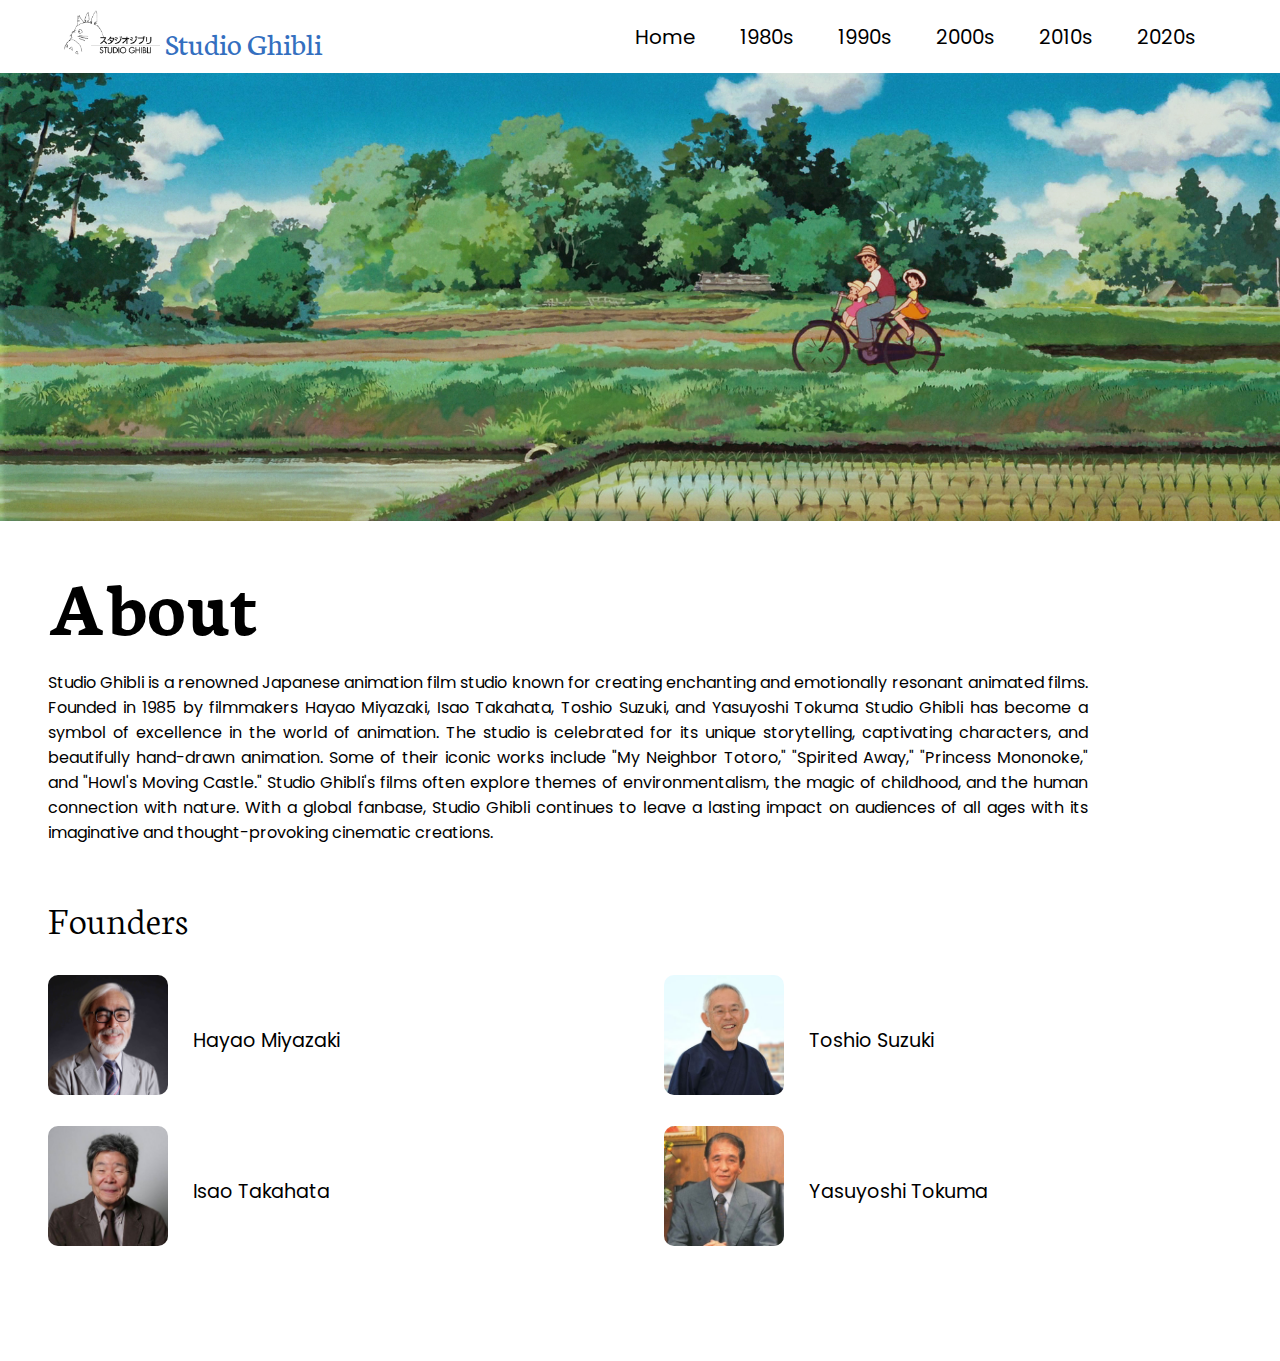
==== about.html @ d99ca710 "Added some description and styles" ====
<!DOCTYPE html>
<html lang="en">
  <head>
    <meta charset="UTF-8" />
    <meta name="viewport" content="width=device-width, initial-scale=1.0" />
    <link rel="icon" href="Assets/Icon.png" type="image/x-icon" />
    <title>Studio Ghibli Collection</title>
    <link rel="stylesheet" href="style.css" />
    <link rel="stylesheet" href="mediaqueries.css" />
  </head>

  <body>

    <!-- Navigation -->

    <div class="nav-container">
      <nav id="desktop-nav">
        <div class="logo-nav">
          <img src="Assets/Logo.png" />
          Studio Ghibli
        </div>
        <ul class="nav-links">
          <li><a href="index.html">Home</a></li>
          <li><a href="index.html#section_80s">1980s</a></li>
          <li><a href="index.html#section_90s">1990s</a></li>
          <li><a href="index.html#section_00s">2000s</a></li>
          <li><a href="index.html#section_10s">2010s</a></li>
          <li><a href="index.html#section_20s">2020s</a></li>
        </ul>
      </nav>
    </div>

    <!-- Navigation - Hamburger -->

    <nav id="hamburger-nav">
        <div class="logo-hamburger">
          <img src="Assets/Logo.png" /> Studio Ghibli
        </div>
        <div class="hamburger-menu">
          <div class="hamburger-icon" onclick="toggleMenu()">
            <span></span>
            <span></span>
            <span></span>
          </div>
          <div class="hamburger-links">
            <li><a href="about.html" onclick="toggleMenu()">About</a></li>
            <li><a href="index.html#section_80s" onclick="toggleMenu()">1980s</a></li>
            <li><a href="index.html#section_90s" onclick="toggleMenu()">1990s</a></li>
            <li><a href="index.html#section_00s" onclick="toggleMenu()">2000s</a></li>
            <li><a href="index.html#section_10s" onclick="toggleMenu()">2010s</a></li>
            <li><a href="index.html#section_20s" onclick="toggleMenu()">2020s</a></li>
          </div>
        </div>
      </nav>

      <section id="about">
        <div class="about-wrapper">
          <div class="about-header">
            <img src="Assets/About_header.png" alt="About Header Image">
          </div>
          <div class="about-description">
            <h1 class="about-title">About</h1>
            <p>
              Studio Ghibli is a renowned Japanese animation film studio 
              known for creating enchanting and emotionally resonant animated films. 
              Founded in 1985 by filmmakers Hayao Miyazaki, Isao Takahata, Toshio Suzuki, and Yasuyoshi Tokuma 
              Studio Ghibli has become a symbol of excellence in the world of animation. 
              The studio is celebrated for its unique storytelling, captivating characters, 
              and beautifully hand-drawn animation. Some of their iconic works include 
              "My Neighbor Totoro," "Spirited Away," "Princess Mononoke," and "Howl's Moving Castle." 
              Studio Ghibli's films often explore themes of environmentalism, the magic of childhood,
              and the human connection with nature. With a global fanbase, Studio Ghibli continues 
              to leave a lasting impact on audiences of all ages with its imaginative and thought-provoking
              cinematic creations.
            </p>
          </div>

          <div class="about-founder">
            <h1 class="about-founder-title">Founders</h1>
            <div class="about-founderList">
              <div class="about-foundingMember">
                <div class="tooltip"> 
                  Hayao Miyazaki is a renowned Japanese film director, animator, and co-founder of Studio Ghibli. 
                  Born on January 5, 1941, Miyazaki is celebrated for his imaginative and visually stunning animated films, 
                  often characterized by rich storytelling, strong environmental themes, and memorable characters. His works, 
                  such as "My Neighbor Totoro," "Spirited Away," and "Princess Mononoke," have gained international acclaim 
                  and have had a profound impact on the world of animation. Miyazaki's contributions have earned him numerous awards 
                  and a dedicated global fanbase.</div>
                <div class="about-foundingMemberImage">
                  <img src="Assets/Miyazaki.png" alt="Miyazaki" data-url="https://en.wikipedia.org/wiki/Hayao_Miyazaki" width="120" height="120">
                </div>  
                <div class="about-foundingMemberInfo">
                  <div class="about-foundingMemberName">Hayao Miyazaki</div>
                </div>
              </div>

              <div class="about-foundingMember">
                <div class="tooltip"> 
                  Toshio Suzuki is a Japanese film producer and co-founder of Studio Ghibli, renowned for his collaboration 
                  with director Hayao Miyazaki. Born on August 19, 1948, Suzuki has played a crucial role in the success of 
                  Ghibli's animated masterpieces, contributing to the production of iconic films like "Spirited Away" and "My Neighbor Totoro." 
                  His influence extends beyond producing, as he's also involved in the promotion and distribution of Studio Ghibli's work.</div>
                <div class="about-foundingMemberImage">
                  <img src="Assets/Suzuki.png" alt="Suzuki" data-url="https://en.wikipedia.org/wiki/Hayao_Miyazaki" width="120" height="120">
                </div>  
                <div class="about-foundingMemberInfo">
                  <div class="about-foundingMemberName">Toshio Suzuki</div>
                </div>
              </div>

              <div class="about-foundingMember">
                <div class="tooltip"> 
                  Isao Takahata (1935–2018) was a Japanese film director and co-founder of Studio Ghibli. Renowned for his diverse 
                  storytelling and emotionally resonant works, Takahata directed films such as "Grave of the Fireflies" and "The Tale of Princess Kaguya." 
                  His contributions to animation, often exploring human experiences and societal themes, have left a lasting impact on the industry.</div>
                <div class="about-foundingMemberImage">
                  <img src="Assets/Takahata.png" alt="Takahata" data-url="https://en.wikipedia.org/wiki/Hayao_Miyazaki" width="120" height="120">
                </div>  
                <div class="about-foundingMemberInfo">
                  <div class="about-foundingMemberName">Isao Takahata</div>
                </div>
              </div>

              <div class="about-foundingMember">
                <div class="tooltip"> 
                  Yasuyoshi Tokuma (1933–2000) was a Japanese film producer and publisher, known for co-founding Studio Ghibli 
                  with Hayao Miyazaki and Isao Takahata. As the head of Tokuma Shoten, a publishing company that expanded into film production, 
                  Tokuma played a key role in the establishment and success of Studio Ghibli. His contributions include producing acclaimed 
                  animated films such as "My Neighbor Totoro" and "Kiki's Delivery Service."</div>
                <div class="about-foundingMemberImage">
                  <img src="Assets/Tokuma.png" alt="Tokuma" data-url="https://en.wikipedia.org/wiki/Hayao_Miyazaki" width="120" height="120">
                </div>  
                <div class="about-foundingMemberInfo">
                  <div class="about-foundingMemberName">Yasuyoshi Tokuma</div>
                </div>
              </div>

            </div>
          </div>
        </div>
      </section>
---- style.css ----
@import url("https://fonts.googleapis.com/css2?family=Neuton:wght@700&family=Pacifico&family=Poppins&display=swap");
@import url("https://fonts.googleapis.com/css2?family=Poppins:wght@300;400;500;600&display=swap");
@import url("https://fonts.googleapis.com/css2?family=Staatliches&display=swap");
@import url("https://fonts.googleapis.com/css2?family=Courgette&display=swap");

:root {
  --light-blue: #638ecb;
  --dark-blue: #346fbf;
  --darker-blue: #002457;
  --dirty-white: #fbf8f4;
  --light-gray: #888;
  --dark-gray: #303030;
  --light-pink: #ffcfcf;
}

* {
  margin: 0;
  padding: 0;
  font-family: "Poppins", sans-serif;
}

html {
  scroll-behavior: smooth;
}

body {
  background: white;
  width: 100%;
  font-size: 100%;
}

.wrapper {
  width: 90%;
  padding: 0 90px;
}

/* Navigation */

.nav-container {
  padding: 10px 5%;
}

.logo-nav {
  font-size: 2rem;
  font-family: "Neuton", serif;
  color: #346fbf;
}

.logo-nav img {
  height: 45px;
  padding-right: 0.5;
}

nav {
  display: flex;
  align-items: center;
  justify-content: space-between;
  flex-wrap: wrap;
  font-family: "Poppins", sans-serif;
}

nav ul li {
  display: inline-block;
  list-style: none;
  margin: 10px 20px;
}

nav ul li a {
  color: black;
  text-decoration: none;
  font-size: 20px;
  position: relative;
}

nav ul li a::after {
  content: "";
  width: 0;
  height: 3px;
  background: #346fbf;
  position: absolute;
  left: 0;
  bottom: -6px;
  transition: 0.5s;
}

nav ul li a:hover {
  color: #638ecb;
}

nav ul li a:hover::after {
  width: 100%;
}

/* Navigation (Hamburger) */

#hamburger-nav {
  display: none;
}

.hamburger-menu {
  position: relative;
  display: inline-block;
}

.logo-hamburger {
  font-family: "Neuton", serif;
  color: #346fbf;
  font-size: 1.5rem;
}

.logo-hamburger img {
  height: 30px;
  padding-left: 30px;
}

.hamburger-icon {
  display: flex;
  flex-direction: column;
  justify-content: space-between;
  height: 24px;
  width: 30px;
  cursor: pointer;
}

.hamburger-icon span {
  width: 100%;
  height: 2px;
  background-color: black;
  transition: all 0.3 ease-in-out;
}

.hamburger-links {
  position: absolute;
  top: 100%;
  right: 0;
  background-color: transparent;
  width: fit-content;
  max-height: 0;
  overflow: hidden;
  transition: all 0.3 ease-in-out;
}

.hamburger-links a {
  display: block;
  padding: 10px;
  text-align: center;
  font-size: 1rem;
  color: black;
  text-decoration: none;
  transition: all 0.3 ease-in-out;
}

.hamburger-links li {
  list-style: none;
}

.hamburger-links.open {
  max-height: 300px;
}

.hamburger-icon.open span:first-child {
  transform: rotate(45deg) translate(10px, 5px);
}

.hamburger-icon.open span:nth-child(2) {
  opacity: 0;
}

.hamburger-icon.open span:last-child {
  transform: rotate(-45deg) translate(10px, -5px);
}

.hamburger-icon span:first-child {
  transform: none;
}

.hamburger-icon span:first-child {
  opacity: 1;
}

.hamburger-icon span:first-child {
  transform: none;
}

/* Profile */

#profile {
  padding: 80px 0;
  height: 100vh;
}

.profile-container {
  padding: 70px 10%;
}

.profile-row {
  display: flex;
  justify-content: space-between;
  flex-wrap: wrap;
}

.profile-title {
  font-family: "Neuton", serif;
  color: #346fbf;
  font-size: 3rem;
  font-weight: 600;
  padding-bottom: 10px;
}

.profile-logo img {
  height: 20rem;
}

.profile-logo {
  flex-basis: 60%;
  margin-right: -5rem;
}

.profile-description {
  flex-basis: 40%;
  margin-top: 4.5rem;
  margin-left: -3rem;
  text-align: justify;
}

/* About Section */

/* #about {
  margin-top: 2rem;
  margin-left: 3rem;
  margin-right: 25rem;
} */

.about-description {
  margin-top: 2rem;
  margin-left: 3rem;
  margin-right: 12rem;
  text-align: justify;
  font-size: 1rem;
}

.about-header {
  display: flex;
  height: 28rem;
}

.about-title {
  font-family: "Neuton", serif;
  color: rgb(0, 0, 0);
  font-size: 5rem;
  font-weight: 600;
  margin-bottom: 1rem;
}

.about-founder {
 position: relative;
 margin-top: 3rem;
 margin-left: 3rem;
}

.about-founder-title{
  font-family: "Neuton", serif;
  color: rgb(0, 0, 0);
  font-size: 2.5rem;
  font-weight: 300;
  margin-bottom: 2rem;
}

.about-founderList{
  display: grid;
  grid-template-columns: repeat(2,2fr);
  grid-row-gap: 1.5rem;
  grid-auto-flow: row;
  grid-auto-rows: auto;
  justify-content: center;
}

.about-foundingMember{
  display: grid;
  grid-template-columns: max-content auto;
  grid-column-gap: 25px;
}

.about-foundingMember .about-foundingMemberImage img {
  border-radius: 10px;
}

.tooltip {
  visibility: hidden;
  width: 28rem;
  background-color: #ffffff;
  color: #333;
  text-align: center;
  border-radius: 8px;
  padding: 5px;
  position: absolute;
  z-index: 1;
  top: auto;
  /* bottom:calc(100%+5px); */
  /* left: 50%; */
  margin-left: 9rem; 
  opacity: 0;
  transition: opacity 0.3s;
  box-shadow: 0 1px 10px rgba(0, 0, 0, 0.2);
}

.about-foundingMember:hover .tooltip {
  visibility: visible;
  opacity: 1;
}

.about-foundingMemberInfo{
  padding-top: 4px;
  display: flex;
  align-items: flex-start;
  flex-direction: column;
  justify-content: center;
}

.about-foundingMemberName{
  font-size: 1.2rem;
}

/* Generation Section */
.headline {
  color: var(--dirty-white);
  font-size: 14vw;
}
/*1980s section*/

#section_80s {
  margin-bottom: 5rem;
  margin-top: -13rem;
}

.top_container1980 {
  position: relative;
  height: 50vh;
  display: flex;
  justify-content: center;
  align-items: center;
  text-align: center;
  color: white;
  overflow: hidden;
  background: url(/Assets/Preview4.png) center/cover no-repeat;
  background-size: cover;
  border-radius: 10px;
}

.mov_img1 {
  width: 40%;
  height: 95%;
  position: relative;
  z-index: 1;
  max-width: 100%;
  border-radius: 5rem;
  margin-left: 10rem;
}

.movies_80s {
  display: flex;
  justify-content: center;
  justify-content: space-around;
}

.movie {
  width: 15rem;
  height: 25rem;
  background-color: white;
  border: 2px solid #638ecb;
  border-radius: 10px;
  box-sizing: border-box;
  margin: 2rem 0 2rem;
  display: flex;
  flex-direction: column;
  transition: transform 0.3s ease;
  box-shadow: 0 10px 20px rgba(0, 0, 0, 0.5);
}

.movie:hover {
  transform: translateY(-20px);
}

/* 1990s Section */
#section_90s {
  height: 170vh;
  background-color: var(--dirty-white);
}

#section_90s .heading {
  height: 55vh;
  display: flex;
  background: url(/Assets/Heading2.jpg);
  color: white;
}

#section_90s .right img {
  border-radius: 65px;
  box-shadow: 10px 10px 4px 0px rgb(255, 255, 255, 0.25);
}

#section_90s .content {
  background-color: pink;
}
.movies_90s {
  display: flex;
  flex-wrap: wrap;
  justify-content: center;
  justify-content: safe;
}
.movies_90s > div {
  margin: 10px;
}
/*2000s section*/
.top_container {
  position: relative;
  height: 50vh;
  display: flex;
  justify-content: center;
  align-items: center;
  text-align: center;
  color: white;
  overflow: hidden;
  background: url(/Assets/Preview14.png) center/cover no-repeat;
  background-size: cover;
  border-radius: 10px;
}

.top_container::before {
  content: "";
  position: absolute;
  top: 0;
  left: 0;
  right: 0;
  bottom: 0;
  background: rgba(0, 0, 0, 0.7);
  z-index: 0;
}

.year,
.mov_img {
  position: relative;
  z-index: 1;
}

.mov_img {
  width: 40%;
  height: 80%;
}

.year {
  font-size: 10rem;
  margin-right: 2rem;
}

.mov_img {
  max-width: 100%;
  border-radius: 5rem;
  margin-left: 10rem;
}
.movies_00s {
  display: flex;
  justify-content: center;
  justify-content: space-around;
}

.upper_part {
  height: 89%;
}
.upper_part img {
  width: 100%;
  height: 100%;
  object-fit: cover;
  border-radius: 8px;
}

.title,
.year_00 {
  display: flex;
  justify-content: center;
  font-size: 16px;
}

/*2010s section*/

.top_container_10s {
  position: relative;
  height: 50vh;
  display: flex;
  justify-content: center;
  align-items: center;
  text-align: center;
  color: white;
  overflow: hidden;
  background: url(/Assets/Preview19.png) center/cover no-repeat;
  background-size: cover;
  border-radius: 10px;
}

.top_container_10s::before {
  content: "";
  position: absolute;
  top: 0;
  left: 0;
  right: 0;
  bottom: 0;
  background: rgba(0, 0, 0, 0.7);
  z-index: 0;
}

.movies_10s {
  display: flex;
  justify-content: center;
  justify-content: space-around;
}

.title,
.year_10,
.title_long {
  display: flex;
  justify-content: center;
  font-size: 16px;
}
.title_long {
  font-size: 13.5px;
  font-weight: bolder;
}

/* Showcase Movies Section */

.showcase {
  position: fixed;
  top: 0;
  left: 0;
  min-height: 100vh;
  width: 100%;
  background: rgba(0, 0, 0, 0.8);
  display: none;
  align-items: center;
  justify-content: center;
  overflow-y: scroll;
  overflow-x: hidden;
  z-index: 5;
  }

.showcase .preview {
  margin: 4rem;
  height: calc(100vh - 8rem);
  display: none;
  text-align: center;
  align-items: center;
  background: var(--darker-blue);
  position: relative;
  width: 90rem;
}

.showcase .preview.active {
  display: inline-block;
}

.showcase .preview .heading img {
  min-height: 300px;
  position: relative;
  width: 100%;
  height: 100%;
  object-fit: cover;
}

.showcase .heading_content {
  position: absolute;
  display: flex;
  align-items: center;
  flex-direction: column;
  top: 25px;
  left: 30px;
}

.showcase .heading_title h2 {
  align-items: center;
  color: white;
  font-family: "Staatliches", sans-serif;
  text-shadow: 1px 1px 7px #8b8b8b;
  font-size: 7em;
  line-height: 7rem;
  text-align: left;
}

.showcase .preview .heading_content .type {
  color: #9dc6ff;
  font-family: "Poppins", serif;
  text-shadow: none;
  text-shadow: 1px 1px 7px #000000;
  font-size: 1rem;
  margin-left: 10px;
}

.showcase .preview .heading_content h3 {
  color: var(--dirty-white);
  font-family: "Courgette", sans-serif;
  text-shadow: 1px 1px 7px #8b8b8b;
  font-size: 1rem;
  text-align: left;
}

.showcase .preview .right {
  padding: 0 4vw;
  display: flex;
  flex-direction: column;
  justify-content: center;
  align-items: center;
}

.showcase .preview .content {
  display: flex;
  flex-direction: column;
  align-items: center;
  justify-content: space-around;
  text-align: center;
  padding: 2rem;
  background: var(--darker-blue);
  margin-bottom: 4rem;
}

.showcase .preview .movie_info {
  display: flex;
  flex-direction: row;
}

.showcase .preview .left {
  display: flex;
  padding: 3rem;
  align-items: center;
  justify-content: center;
}

.showcase .preview .left img {
  height: auto;
  width: 55vw;
  max-width: 100%;
  min-width: 20rem;
  border: 5px outset var(--dirty-white);
}

.showcase .preview .fa-xmark {
  position: absolute;
  top: 2rem;
  right: 2rem;
  cursor: pointer;
  color: var(--dirty-white);
  font-size: 3rem;
  width: 3rem;
  height: 3rem;
  border-radius: 50%;
  background-color: rgba(48, 48, 48, 0.2);
}

.showcase .preview .fa-xmark:hover {
  color: var(--dark-gray);
  background-color: rgba(251, 248, 244, 0.6);
  transform: rotate(90deg);
  transition: 0.4s ease-in-out;
}

.showcase .preview .type {
  color: var(--light-gray);
  font-family: "Poppins", serif;
  font-size: 1rem;
  margin-left: 10px;
}

.showcase .preview h4 {
  color: var(--dirty-white);
  font-family: "Courgette", cursive;
  padding: 0.5rem 0;
  font-size: 1rem;
  margin: 0 5rem 0rem;
  text-shadow: 1px 1px 7px #2e2e2e;
}

.showcase .preview h5 {
  line-height: 1.5;
  text-align: justify;
  align-items: center;
  padding: 1rem;
  margin: 1rem 1rem;
  max-width: 80%;
  font-size: 1rem;
  color: var(--dirty-white);
  text-shadow: 1px 1px 7px #2e2e2e;
}

.showcase .preview .buttons {
  display: flex;
  gap: 1.5rem;
  width: 80%;
  flex-wrap: wrap;
  margin-top: 1rem;
}

.showcase .preview .buttons a {
  flex: 1 1 12rem;
  padding: 0.8rem;
  font-size: 1.2rem;
  color: var(--dark-gray);
  border: 0.1rem solid var(--dark-gray);
  text-decoration: none;
}

.showcase .preview .buttons .links {
  padding-right: 0.5rem;
}

.showcase .preview .buttons a.link1 {
  background: #cfb128;
  color: #fff;
}

.showcase .preview .buttons a.link2 {
  background: var(--light-blue);
  color: #fff;
}

.showcase .preview .buttons a.link3 {
  background: #b11919;
  color: #fff;
}

.showcase .preview .buttons a:hover {
  background: #ebebeb;
  color: var(--dark-gray);
  transition: 0.4s ease-in-out;
}

.showcase .characters {
  height: 100%;
  position: relative;
  width: 90%;
  display: flex;
  justify-content: center;
  align-items: center;
  flex-wrap: wrap;
  padding: 30px;
  margin-top: 8%;
  background: var(--dark-gray);
  border: 5px outset var(--dark-gray);
}

.showcase .characters .title {
  font-size: 3rem;
  color: var(--dirty-white);
  text-shadow: 1px 1px 7px #dfdfdf;
}

.showcase .character {
  width: 100%;
  height: auto;
  display: flex;
  align-items: center;
  justify-content: center;
  flex-direction: row;
}

.showcase .character .char_box {
  width: 90%;
  height: auto;
  background: var(--dirty-white);
  font-size: 20px;
  text-align: center;
  border-radius: 20px;
  padding: 1rem;
  margin: 10px;
}

.showcase .character .char_box h2 {
  color: var(--darker-blue);
  font-family: "Neuton", serif;
  font-size: 2rem;
  margin: 1rem;
  text-shadow: 1px 1px 1px var(--light-blue);
}

.showcase .character .char_box p {
  color: var(--dark-gray);
  font-family: "Poppins", sans-serif;
  font-size: 1rem;
  margin: 1rem;
}

.showcase .character .char_box img {
  width: 50%;
  border: 5px double var(--dark-blue);
  border-radius: 30px;
}

/* Footer */

footer {
  height: 30vh;
  background: var(--light-blue);
}
---- mediaqueries.css ----
@media screen and (max-width: 1200px) {
  #desktop-nav {
    display: none;
  }

  #hamburger-nav {
    display: flex;
    padding-right: 2rem;
  }

  #profile {
    margin-top: -5rem;
    height: 60vh;
  }

  .profile-logo {
    margin-top: 11.5rem;
    margin-right: -3rem;
  }

  .profile-logo img {
    height: 13rem;
  }

  /*1980s section*/

  .top_container1980 {
    height: 30vh;
  }

  /*1990s section*/

  .top_container_90s {
    height: 30vh;
  }

  .mov_img {
    margin-left: 0rem;
    width: 45%;
    height: 80%;
  }
  .year_90s {
    margin-left: 1.5rem;
  }

  /*2000s section*/

  .top_container {
    height: 30vh;
  }

  .year {
    margin-left: 1.5rem;
    font-size: 5rem;
  }

  /*2010s section*/

  .top_container_10s {
    height: 30vh;
  }

  .showcase .preview {
    width: 100%;
  }

  .showcase .preview .movie_info {
    flex-direction: column;
  }

  .showcase .preview .left img {
    width: 10rem;
  }

  .showcase .character {
    flex-direction: column;
  }

  .showcase .character .char_box {
    width: 40%;
  }

  .showcase .characters .title {
    font-size: 1.5rem;
  }

  .showcase .heading_title h2 {
    font-size: 4rem;
    line-height: 5rem;
  }

  .showcase .preview .heading_content h3 {
    font-size: 1rem;
  }
}

@media screen and (max-width: 850px) {
  #hamburger-nav {
    display: flex;
    padding-right: 2rem;
  }

  #profile {
    margin-top: -3rem;
    height: 72vh;
  }

  .profile-logo {
    margin-top: 13rem;
    margin-right: -1.5rem;
  }

  .profile-logo img {
    height: 10rem;
  }

  .showcase {
    width: 100%;
    margin: 0;
    padding: 0;
  }

  .showcase .preview {
    width: 100%;
    margin: 0;
    padding: 0;
  }

  .showcase .preview .left img {
    width: 10rem;
  }

  .showcase .preview .movie_info {
    flex-direction: column;
  }

  .showcase .character {
    flex-direction: column;
  }

  .showcase .character .char_box {
    width: 75%;
    height: 100%;
  }
}

@media screen and (max-width: 600px) {
  #profile {
    margin-top: -3rem;
  }

  .profile-title {
    font-size: 1.5rem;
  }

  .profile-description {
    font-size: 10px;
    flex-basis: 29%;
    margin-top: -1rem;
    margin-left: -4rem;
  }

  .profile-logo {
    margin-top: 7rem;
    margin-right: 1rem;
  }

  .profile-logo img {
    height: 6rem;
  }

  /*1980s section*/

  #section_80s {
    margin-top: -9rem;
  }

  .top_container1980 {
    height: 30vh;
  }

  /*1990s section*/

  .top_container_90s {
    height: 30vh;
  }

  .year_90s {
    margin-left: 1.5rem;
  }

  /*2000s section*/

  .top_container {
    height: 30vh;
  }

  .mov_img {
    margin-left: 0rem;
    width: 54%;
    height: 80%;
  }
  .year {
    margin-left: 1.5rem;
    font-size: 2.5rem;
  }

  /*2010s section*/

  .top_container_10s {
    height: 30vh;
  }

  #section_10s .mov_img {
    width: 55%;
    height: 80%;
  }

  #section_10s .year {
    margin-left: 1.5rem;
  }

  .showcase {
    width: 100%;
    margin: 0;
    padding: 0;
  }

  .showcase .preview {
    width: 100%;
    margin: 0;
    padding: 0;
  }

  .showcase .preview .left img {
    width: 10rem;
  }

  .showcase .characters {
    width: 80%;
  }

  .showcase .preview .movie_info {
    flex-direction: column;
  }

  .showcase .character {
    flex-direction: column;
  }

  .showcase .character .char_box {
    width: 75%;
    height: 100%;
  }
}

@media screen and (max-width: 300px) {
  .logo-hamburger {
    font-size: 1rem;
  }

  .hamburger-nav img {
    height: 0.5rem;
  }

  .hamburger-icon {
    margin-top: 0.5rem;
    height: 15px;
  }

  #profile {
    height: 97vh;
  }

  .profile-logo {
    margin-top: 8rem;
  }

  .profile-logo img {
    height: 4.5rem;
  }

  /*1980s section*/

  .top_container1980 {
    height: 30vh;
  }

  /*1990s section*/

  .top_container_90s {
    height: 30vh;
  }

  .mov_img {
    margin-left: 0rem;
    width: 54%;
    height: 80%;
  }
  .year_90s {
    margin-left: 1.5rem;
  }

  /*2000s section*/

  .top_container {
    height: 30vh;
  }

  .year {
    margin-left: 1.5rem;
    font-size: 2.5rem;
  }

  /*2010s section*/
  .top_container_10s {
    height: 30vh;
  }
}
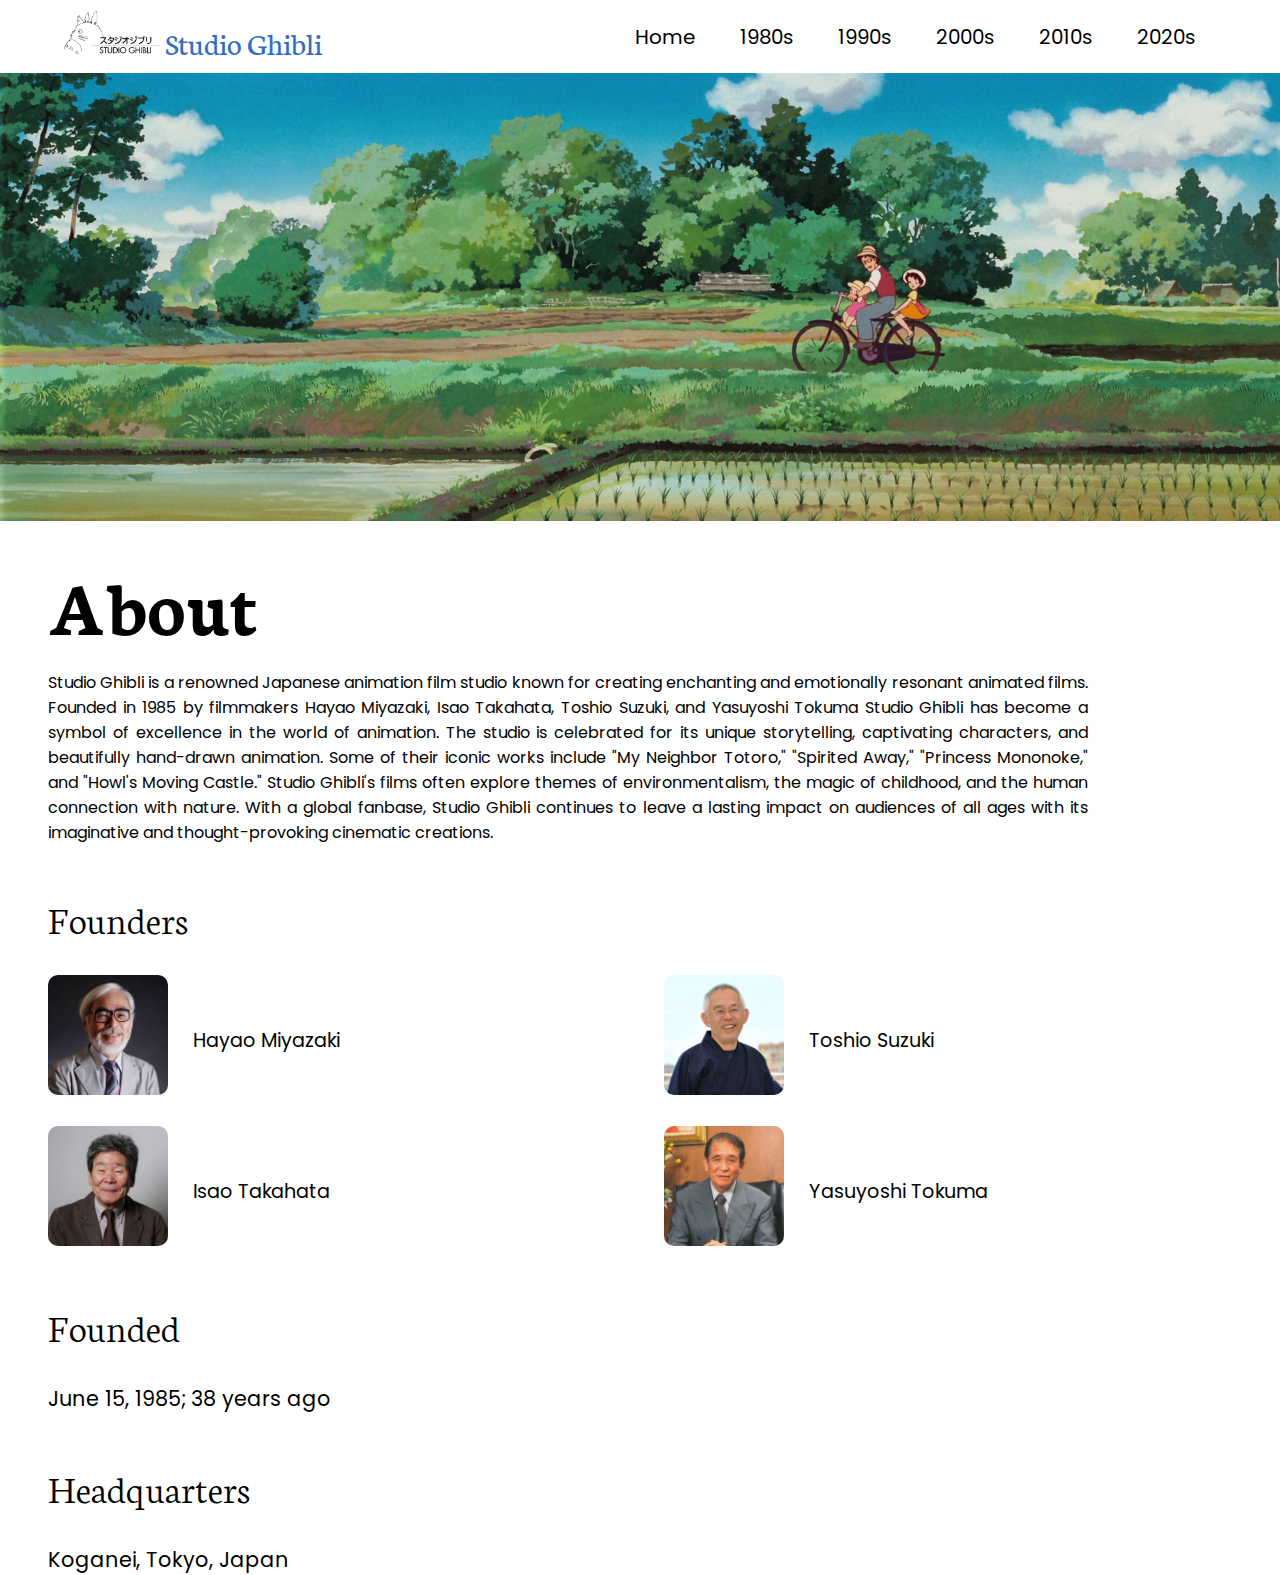
==== commit 45864254: "Finished the about section" ====
--- a/about.html
+++ b/about.html
@@ -137,6 +137,20 @@
 
             </div>
           </div>
+
+          <div class="about-founded">
+            <h1 class="about-foundedTitle">Founded</h1>
+            <div class="about-foundedDescription">
+              June 15, 1985; 38 years ago
+            </div>
+          </div>
+
+          <div class="about-headquarters">
+            <h1 class="about-headquartersTitle">Headquarters</h1>
+            <div class="about-headquartersDescription">
+              Koganei, Tokyo, Japan
+            </div>           
+          </div>
         </div>
       </section>
   
--- a/style.css
+++ b/style.css
@@ -321,6 +321,40 @@
   font-size: 1.2rem;
 }
 
+.about-founded{
+  margin-top: 3rem;
+  margin-left: 3rem;
+}
+
+.about-foundedTitle{
+  font-family: "Neuton", serif;
+  color: rgb(0, 0, 0);
+  font-size: 2.5rem;
+  font-weight: 300;
+  margin-bottom: 2rem;
+}
+
+.about-foundedDescription{
+  font-size: 1.3rem;
+}
+
+.about-headquarters{
+  margin-top: 3rem;
+  margin-left: 3rem;
+}
+
+.about-headquartersTitle{
+  font-family: "Neuton", serif;
+  color: rgb(0, 0, 0);
+  font-size: 2.5rem;
+  font-weight: 300;
+  margin-bottom: 2rem;
+}
+
+.about-headquartersDescription{
+  font-size: 1.3rem;
+}
+
 /* Generation Section */
 .headline {
   color: var(--dirty-white);
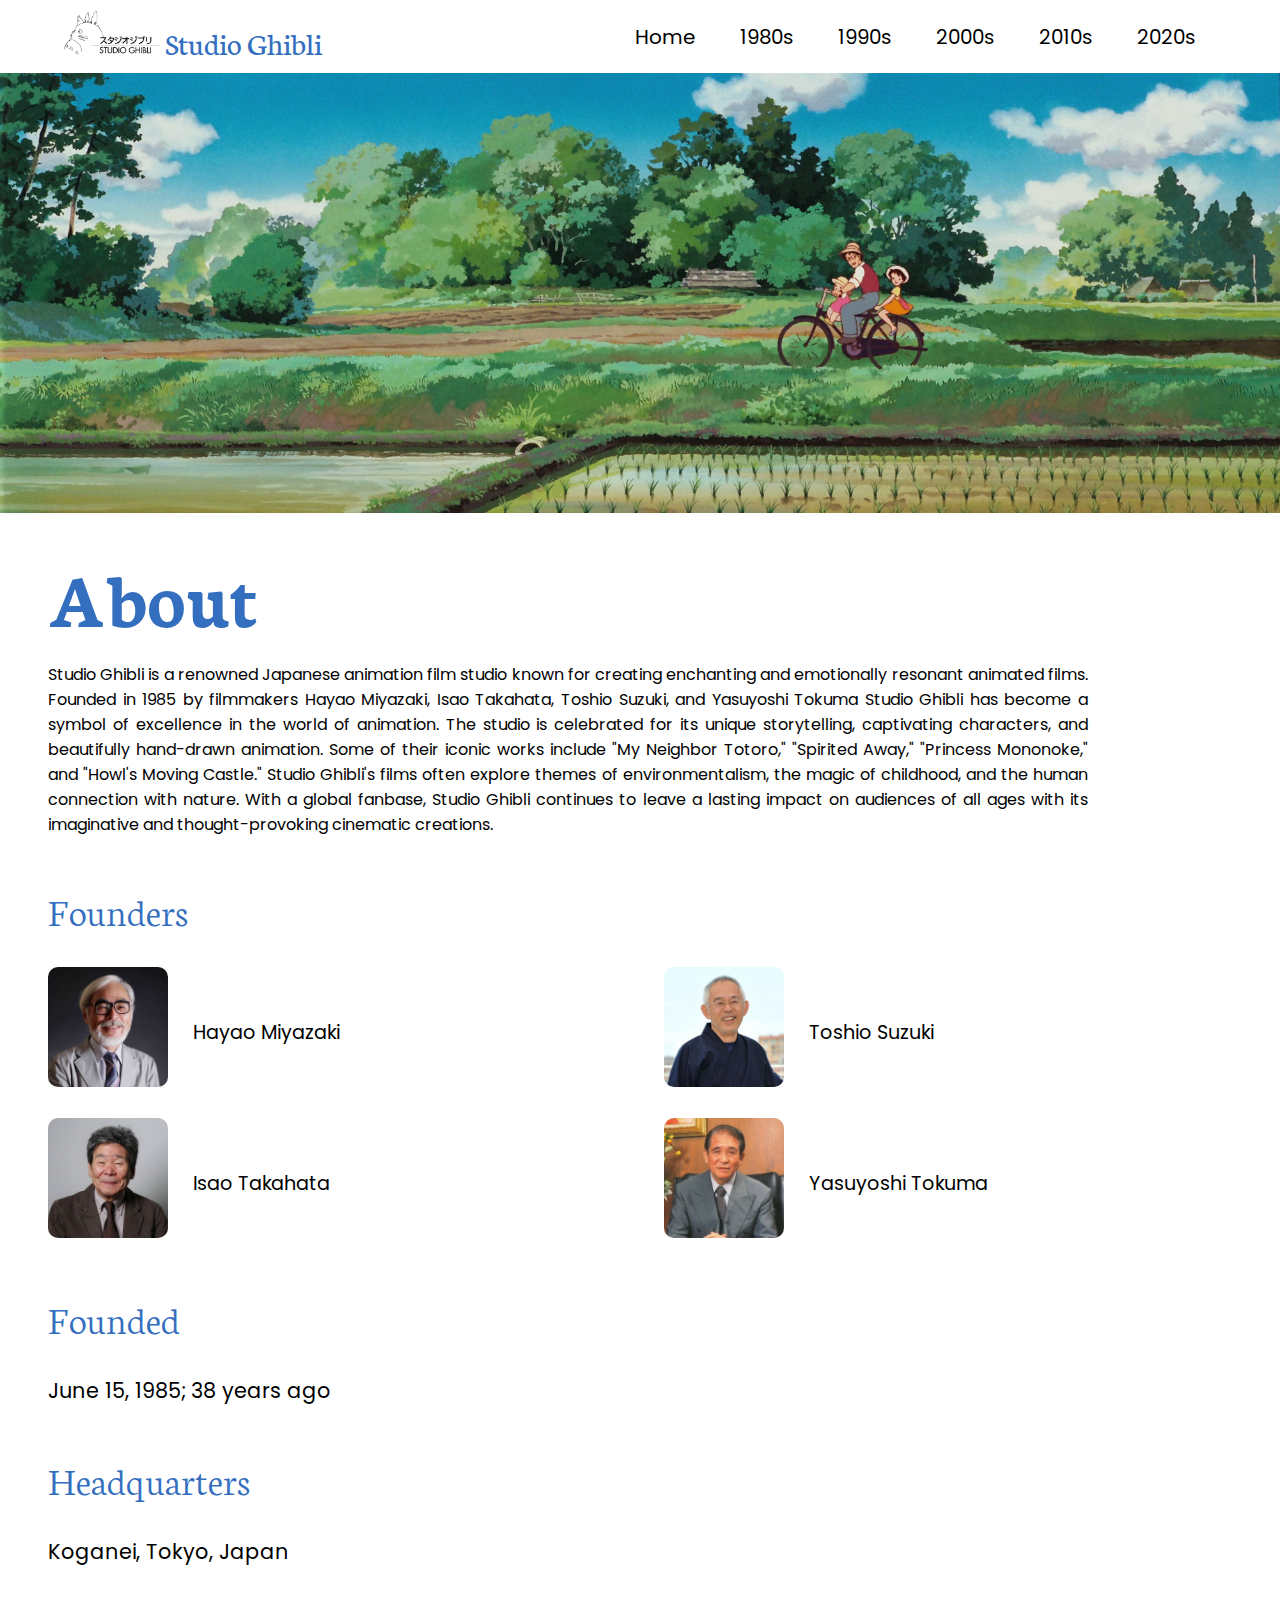
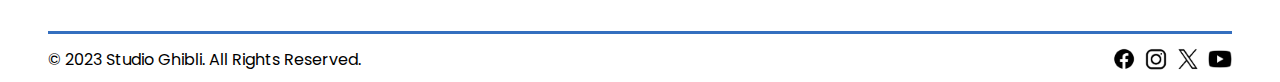
==== commit 3810192d: "Added footer" ====
--- a/about.html
+++ b/about.html
@@ -153,4 +153,30 @@
           </div>
         </div>
       </section>
+
+      <div class="footer">
+        <div class="footer-wrapper">
+          <div class="footer-line">
+          <div class="footer-content">
+            <p class="footer-name">&copy; 2023 Studio Ghibli. All Rights Reserved.</p>
+            <div class="footer-socmed">
+              <a href="https://www.facebook.com/GhibliUSA" class="social-media">
+                <img src="Assets/facebook.png" alt="facebook">
+              </a>
+              <a href="https://instagram.com/ghibliusa?igshid=MzRlODBiNWFlZA==" class="social-media">
+                <img src="Assets/instagram.png" alt="instagram">
+              </a>
+              <a href="https://twitter.com/ghiblipicture" class="social-media">
+                <img src="Assets/twitter.png" alt="twitter">
+              </a>
+              <a href="https://www.youtube.com/@GKIDStv" class="social-media">
+                <img src="Assets/youtube.png" alt="youtube">
+              </a>
+            </div>
+          </div>
+          </div>
+        </div>
+      </div>
+  </body>
+</html>
   
--- a/style.css
+++ b/style.css
@@ -239,43 +239,47 @@
   font-size: 1rem;
 }
 
-.about-header {
+/* .about-header {
   display: flex;
   height: 28rem;
-}
-
+} */
+/*Image here*/
+.about-header img {
+  width: 100vw;
+  display: flex;
+}
 .about-title {
   font-family: "Neuton", serif;
-  color: rgb(0, 0, 0);
+  color: #346fbf;
   font-size: 5rem;
   font-weight: 600;
   margin-bottom: 1rem;
 }
 
 .about-founder {
- position: relative;
- margin-top: 3rem;
- margin-left: 3rem;
-}
-
-.about-founder-title{
+  position: relative;
+  margin-top: 3rem;
+  margin-left: 3rem;
+}
+
+.about-founder-title {
   font-family: "Neuton", serif;
-  color: rgb(0, 0, 0);
+  color: #346fbf;
   font-size: 2.5rem;
   font-weight: 300;
   margin-bottom: 2rem;
 }
 
-.about-founderList{
+.about-founderList {
   display: grid;
-  grid-template-columns: repeat(2,2fr);
+  grid-template-columns: repeat(2, 2fr);
   grid-row-gap: 1.5rem;
   grid-auto-flow: row;
   grid-auto-rows: auto;
   justify-content: center;
 }
 
-.about-foundingMember{
+.about-foundingMember {
   display: grid;
   grid-template-columns: max-content auto;
   grid-column-gap: 25px;
@@ -298,7 +302,7 @@
   top: auto;
   /* bottom:calc(100%+5px); */
   /* left: 50%; */
-  margin-left: 9rem; 
+  margin-left: 9rem;
   opacity: 0;
   transition: opacity 0.3s;
   box-shadow: 0 1px 10px rgba(0, 0, 0, 0.2);
@@ -309,7 +313,7 @@
   opacity: 1;
 }
 
-.about-foundingMemberInfo{
+.about-foundingMemberInfo {
   padding-top: 4px;
   display: flex;
   align-items: flex-start;
@@ -317,43 +321,88 @@
   justify-content: center;
 }
 
-.about-foundingMemberName{
+.about-foundingMemberName {
   font-size: 1.2rem;
 }
 
-.about-founded{
+.about-founded {
   margin-top: 3rem;
   margin-left: 3rem;
 }
 
-.about-foundedTitle{
+.about-foundedTitle {
   font-family: "Neuton", serif;
-  color: rgb(0, 0, 0);
+  color: #346fbf;
   font-size: 2.5rem;
   font-weight: 300;
   margin-bottom: 2rem;
 }
 
-.about-foundedDescription{
+.about-foundedDescription {
   font-size: 1.3rem;
 }
 
-.about-headquarters{
+.about-headquarters {
   margin-top: 3rem;
   margin-left: 3rem;
 }
 
-.about-headquartersTitle{
+.about-headquartersTitle {
   font-family: "Neuton", serif;
-  color: rgb(0, 0, 0);
+  color: #346fbf;
   font-size: 2.5rem;
   font-weight: 300;
   margin-bottom: 2rem;
 }
 
-.about-headquartersDescription{
+.about-headquartersDescription {
   font-size: 1.3rem;
 }
+
+.footer-wrapper {
+  padding-top: 4rem;
+  padding-bottom: 3rem;
+  width: 100%;
+  box-sizing: border-box;
+  padding-right: 3rem;
+  padding-left: 3rem;
+}
+
+.footer-line {
+  --tw-bg-opacity: 1;
+    background-color: rgba(52, 111, 191,var(--tw-bg-opacity));
+    width: 100vm;
+    height: 0.200rem;
+}
+
+.footer-content {
+  justify-content: space-between;
+  flex-direction: row;
+  display: flex;
+  box-sizing: border-box;
+} 
+
+.footer-name{
+  margin-top: 1rem;
+}
+
+.footer-socmed {
+  --tw-space-y-reverse: 0;
+    margin-top: calc(1rem * calc(1 - var(--tw-space-y-reverse)));
+    margin-bottom: calc(1rem * var(--tw-space-y-reverse));
+    align-items: center;
+    flex-direction: row;
+    gap: 0.5rem;
+    display: flex;
+    box-sizing: border-box;
+}
+
+.social-media img{
+  width: 1.50rem;
+  height: 1.50rem;
+}
+
+
 
 /* Generation Section */
 .headline {
@@ -575,7 +624,7 @@
   overflow-y: scroll;
   overflow-x: hidden;
   z-index: 5;
-  }
+}
 
 .showcase .preview {
   margin: 4rem;
--- a/mediaqueries.css
+++ b/mediaqueries.css
@@ -1,3 +1,13 @@
+@media screen and (max-width: 1300px) {
+  #profile {
+    margin-top: 5rem;
+    padding-bottom: 150px;
+    height: 100vh;
+  }
+  .profile-container {
+    padding: 70px 10%;
+  }
+}
 @media screen and (max-width: 1200px) {
   #desktop-nav {
     display: none;
@@ -9,10 +19,14 @@
   }
 
   #profile {
-    margin-top: -5rem;
-    height: 60vh;
-  }
-
+    margin-top: 0;
+    padding-bottom: 150px;
+    height: 100vh;
+  }
+
+  .profile-container {
+    padding: 1px 10%;
+  }
   .profile-logo {
     margin-top: 11.5rem;
     margin-right: -3rem;
@@ -21,7 +35,9 @@
   .profile-logo img {
     height: 13rem;
   }
-
+  .profile-description {
+    margin-top: 10rem;
+  }
   /*1980s section*/
 
   .top_container1980 {
@@ -93,20 +109,37 @@
     font-size: 1rem;
   }
 }
-
+@media screen and (max-width: 1000px) {
+  #profile {
+    padding-bottom: 150px;
+    height: 100vh;
+    display: flex;
+    justify-content: center;
+    align-items: center;
+  }
+  .profile-container {
+    padding: 70px 10%;
+  }
+}
 @media screen and (max-width: 850px) {
   #hamburger-nav {
     display: flex;
     padding-right: 2rem;
   }
-
-  #profile {
-    margin-top: -3rem;
+  .profile-container {
+    padding: 50px;
+    padding-left: 150px;
+  }
+  #profile {
     height: 72vh;
+    display: flex;
+    justify-content: center;
+    align-items: center;
+    margin-bottom: 5rem;
   }
 
   .profile-logo {
-    margin-top: 13rem;
+    margin-top: 18rem;
     margin-right: -1.5rem;
   }
 
@@ -146,27 +179,48 @@
 
 @media screen and (max-width: 600px) {
   #profile {
-    margin-top: -3rem;
-  }
-
+    margin-top: 3rem;
+    height: 72vh;
+    display: flex;
+    justify-content: center;
+    align-items: center;
+  }
+  .profile-container {
+    padding: 30px;
+  }
   .profile-title {
-    font-size: 1.5rem;
+    font-size: 2rem;
   }
 
   .profile-description {
-    font-size: 10px;
+    font-size: 12px;
     flex-basis: 29%;
     margin-top: -1rem;
     margin-left: -4rem;
   }
 
+  .profile-logo img {
+    height: 8rem;
+  }
+  .profile-row {
+    display: flex;
+    flex-direction: column; /* Stack the children in a column layout */
+  }
+
   .profile-logo {
-    margin-top: 7rem;
-    margin-right: 1rem;
-  }
-
-  .profile-logo img {
-    height: 6rem;
+    order: 1; /* Set the image to appear before the text */
+    display: flex;
+    justify-content: center;
+    align-items: center;
+  }
+
+  /* Optional: Add some spacing between the stacked elements */
+  .profile-logo,
+  .profile-description {
+    margin: 10px; /* Adjust the margin as needed */
+  }
+  .profile-description {
+    order: 2; /* Set the text to appear after the image */
   }
 
   /*1980s section*/
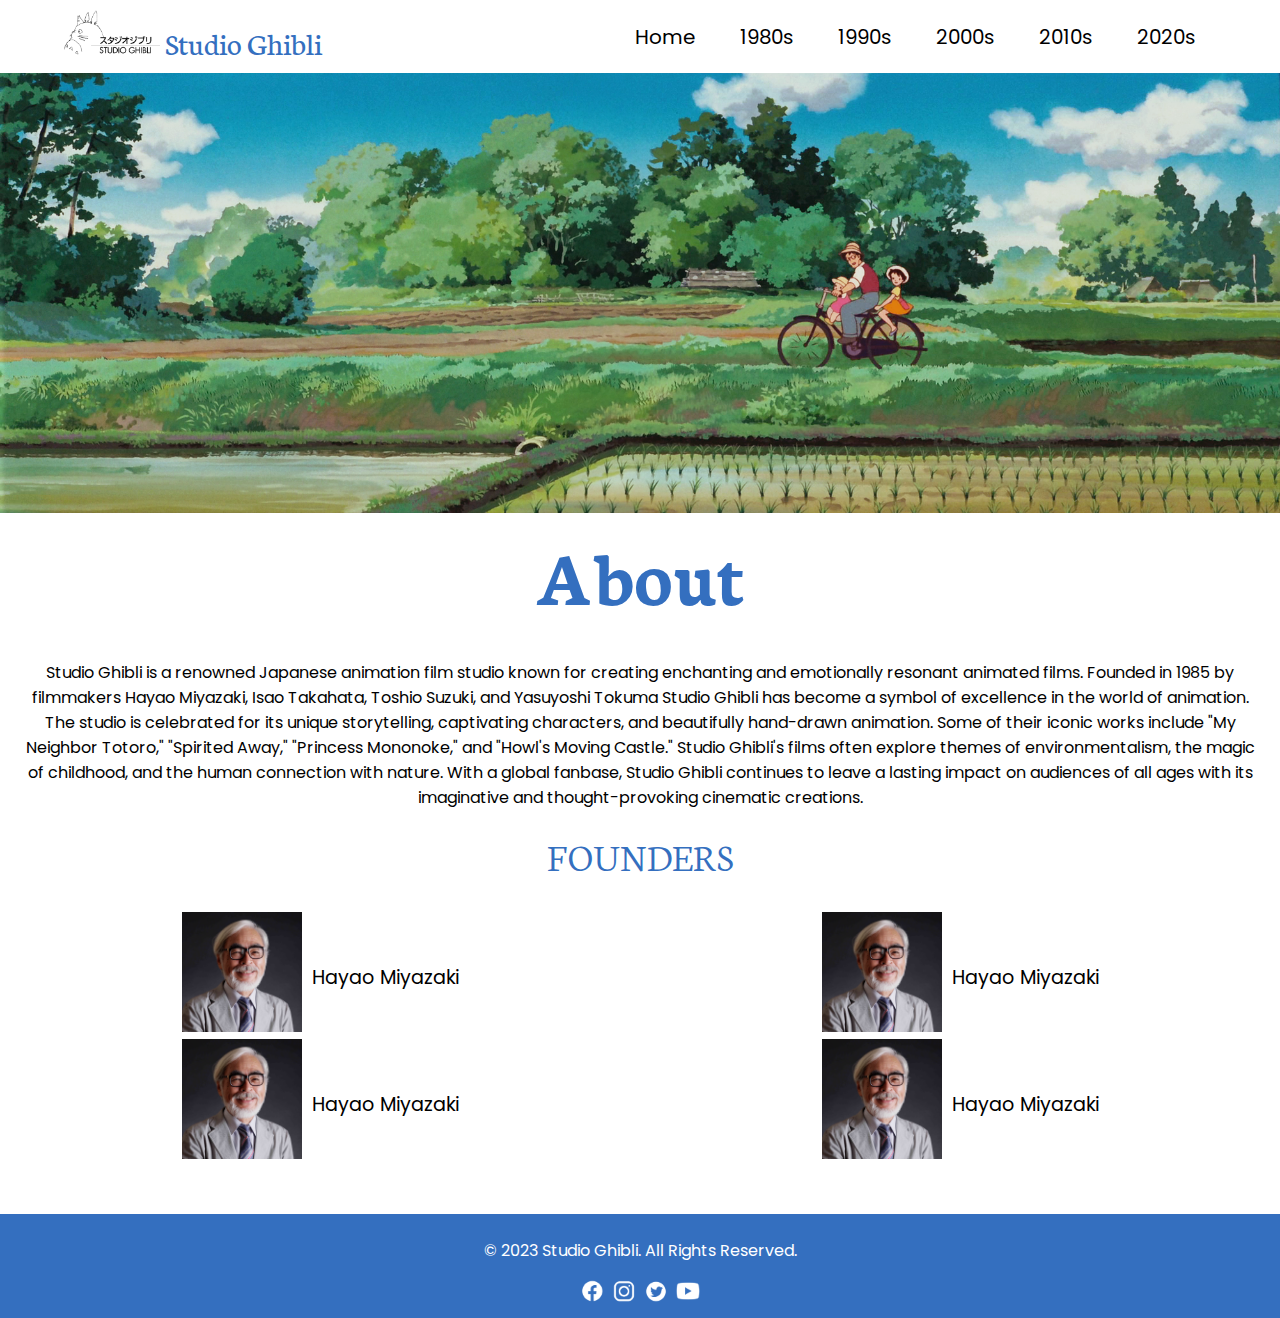
==== commit 2e5e78de: "Updated mediaquiries" ====
--- a/about.html
+++ b/about.html
@@ -10,7 +10,6 @@
   </head>
 
   <body>
-
     <!-- Navigation -->
 
     <div class="nav-container">
@@ -33,150 +32,194 @@
     <!-- Navigation - Hamburger -->
 
     <nav id="hamburger-nav">
-        <div class="logo-hamburger">
-          <img src="Assets/Logo.png" /> Studio Ghibli
-        </div>
-        <div class="hamburger-menu">
-          <div class="hamburger-icon" onclick="toggleMenu()">
-            <span></span>
-            <span></span>
-            <span></span>
+      <div class="logo-hamburger">
+        <img src="Assets/Logo.png" /> Studio Ghibli
+      </div>
+      <div class="hamburger-menu">
+        <div class="hamburger-icon" onclick="toggleMenu()">
+          <span></span>
+          <span></span>
+          <span></span>
+        </div>
+        <div class="hamburger-links">
+          <li><a href="about.html" onclick="toggleMenu()">About</a></li>
+          <li>
+            <a href="index.html#section_80s" onclick="toggleMenu()">1980s</a>
+          </li>
+          <li>
+            <a href="index.html#section_90s" onclick="toggleMenu()">1990s</a>
+          </li>
+          <li>
+            <a href="index.html#section_00s" onclick="toggleMenu()">2000s</a>
+          </li>
+          <li>
+            <a href="index.html#section_10s" onclick="toggleMenu()">2010s</a>
+          </li>
+          <li>
+            <a href="index.html#section_20s" onclick="toggleMenu()">2020s</a>
+          </li>
+        </div>
+      </div>
+    </nav>
+
+    <section id="about">
+      <div class="about-wrapper">
+        <div class="about-header">
+          <img src="Assets/About_header.png" alt="About Header Image" />
+        </div>
+        <div class="about-description">
+          <h1 class="about-title">About</h1>
+          <p class="description-paragraph">
+            Studio Ghibli is a renowned Japanese animation film studio known for
+            creating enchanting and emotionally resonant animated films. Founded
+            in 1985 by filmmakers Hayao Miyazaki, Isao Takahata, Toshio Suzuki,
+            and Yasuyoshi Tokuma Studio Ghibli has become a symbol of excellence
+            in the world of animation. The studio is celebrated for its unique
+            storytelling, captivating characters, and beautifully hand-drawn
+            animation. Some of their iconic works include "My Neighbor Totoro,"
+            "Spirited Away," "Princess Mononoke," and "Howl's Moving Castle."
+            Studio Ghibli's films often explore themes of environmentalism, the
+            magic of childhood, and the human connection with nature. With a
+            global fanbase, Studio Ghibli continues to leave a lasting impact on
+            audiences of all ages with its imaginative and thought-provoking
+            cinematic creations.
+          </p>
+        </div>
+        <div class="about-founder">
+          <h1 class="founder-title">FOUNDERS</h1>
+          <div class="founders-list">
+            <div class="founding-member">
+              <div class="tooltip">
+                Hayao Miyazaki is a renowned Japanese film director, animator,
+                and co-founder of Studio Ghibli. Born on January 5, 1941,
+                Miyazaki is celebrated for his imaginative and visually stunning
+                animated films, often characterized by rich storytelling, strong
+                environmental themes, and memorable characters. His works, such
+                as "My Neighbor Totoro," "Spirited Away," and "Princess
+                Mononoke," have gained international acclaim and have had a
+                profound impact on the world of animation. Miyazaki's
+                contributions have earned him numerous awards and a dedicated
+                global fanbase.
+              </div>
+              <div class="about-foundingMemberImage">
+                <img
+                  src="Assets/Miyazaki.png"
+                  alt="Miyazaki"
+                  data-url="https://en.wikipedia.org/wiki/Hayao_Miyazaki"
+                  width="120"
+                  height="120"
+                />
+              </div>
+              <div class="about-foundingMemberInfo">
+                <div class="about-foundingMemberName">Hayao Miyazaki</div>
+              </div>
+            </div>
+
+            <div class="founding-member">
+              <div class="tooltip">
+                Toshio Suzuki is a Japanese film producer and co-founder of
+                Studio Ghibli, renowned for his collaboration with director
+                Hayao Miyazaki. Born on August 19, 1948, Suzuki has played a
+                crucial role in the success of Ghibli's animated masterpieces,
+                contributing to the production of iconic films like "Spirited
+                Away" and "My Neighbor Totoro." His influence extends beyond
+                producing, as he's also involved in the promotion and
+                distribution of Studio Ghibli's work.
+              </div>
+              <div class="about-foundingMemberImage">
+                <img
+                  src="Assets/Miyazaki.png"
+                  alt="Miyazaki"
+                  data-url="https://en.wikipedia.org/wiki/Hayao_Miyazaki"
+                  width="120"
+                  height="120"
+                />
+              </div>
+              <div class="about-foundingMemberInfo">
+                <div class="about-foundingMemberName">Hayao Miyazaki</div>
+              </div>
+            </div>
+
+            <div class="founding-member">
+              <div class="tooltip">
+                Isao Takahata (1935–2018) was a Japanese film director and
+                co-founder of Studio Ghibli. Renowned for his diverse
+                storytelling and emotionally resonant works, Takahata directed
+                films such as "Grave of the Fireflies" and "The Tale of Princess
+                Kaguya." His contributions to animation, often exploring human
+                experiences and societal themes, have left a lasting impact on
+                the industry.
+              </div>
+              <div class="about-foundingMemberImage">
+                <img
+                  src="Assets/Miyazaki.png"
+                  alt="Miyazaki"
+                  data-url="https://en.wikipedia.org/wiki/Hayao_Miyazaki"
+                  width="120"
+                  height="120"
+                />
+              </div>
+              <div class="about-foundingMemberInfo">
+                <div class="about-foundingMemberName">Hayao Miyazaki</div>
+              </div>
+            </div>
+
+            <div class="founding-member">
+              <div class="tooltip">
+                Yasuyoshi Tokuma (1933–2000) was a Japanese film producer and
+                publisher, known for co-founding Studio Ghibli with Hayao
+                Miyazaki and Isao Takahata. As the head of Tokuma Shoten, a
+                publishing company that expanded into film production, Tokuma
+                played a key role in the establishment and success of Studio
+                Ghibli. His contributions include producing acclaimed animated
+                films such as "My Neighbor Totoro" and "Kiki's Delivery
+                Service."
+              </div>
+              <div class="about-foundingMemberImage">
+                <img
+                  src="Assets/Miyazaki.png"
+                  alt="Miyazaki"
+                  data-url="https://en.wikipedia.org/wiki/Hayao_Miyazaki"
+                  width="120"
+                  height="120"
+                />
+              </div>
+              <div class="about-foundingMemberInfo">
+                <div class="about-foundingMemberName">Hayao Miyazaki</div>
+              </div>
+            </div>
           </div>
-          <div class="hamburger-links">
-            <li><a href="about.html" onclick="toggleMenu()">About</a></li>
-            <li><a href="index.html#section_80s" onclick="toggleMenu()">1980s</a></li>
-            <li><a href="index.html#section_90s" onclick="toggleMenu()">1990s</a></li>
-            <li><a href="index.html#section_00s" onclick="toggleMenu()">2000s</a></li>
-            <li><a href="index.html#section_10s" onclick="toggleMenu()">2010s</a></li>
-            <li><a href="index.html#section_20s" onclick="toggleMenu()">2020s</a></li>
-          </div>
-        </div>
-      </nav>
-
-      <section id="about">
-        <div class="about-wrapper">
-          <div class="about-header">
-            <img src="Assets/About_header.png" alt="About Header Image">
-          </div>
-          <div class="about-description">
-            <h1 class="about-title">About</h1>
-            <p>
-              Studio Ghibli is a renowned Japanese animation film studio 
-              known for creating enchanting and emotionally resonant animated films. 
-              Founded in 1985 by filmmakers Hayao Miyazaki, Isao Takahata, Toshio Suzuki, and Yasuyoshi Tokuma 
-              Studio Ghibli has become a symbol of excellence in the world of animation. 
-              The studio is celebrated for its unique storytelling, captivating characters, 
-              and beautifully hand-drawn animation. Some of their iconic works include 
-              "My Neighbor Totoro," "Spirited Away," "Princess Mononoke," and "Howl's Moving Castle." 
-              Studio Ghibli's films often explore themes of environmentalism, the magic of childhood,
-              and the human connection with nature. With a global fanbase, Studio Ghibli continues 
-              to leave a lasting impact on audiences of all ages with its imaginative and thought-provoking
-              cinematic creations.
+        </div>
+      </div>
+    </section>
+
+    <div class="footer">
+      <div class="footer-wrapper">
+        <div class="footer-line">
+          <div class="footer-content">
+            <p class="footer-name">
+              &copy; 2023 Studio Ghibli. All Rights Reserved.
             </p>
-          </div>
-
-          <div class="about-founder">
-            <h1 class="about-founder-title">Founders</h1>
-            <div class="about-founderList">
-              <div class="about-foundingMember">
-                <div class="tooltip"> 
-                  Hayao Miyazaki is a renowned Japanese film director, animator, and co-founder of Studio Ghibli. 
-                  Born on January 5, 1941, Miyazaki is celebrated for his imaginative and visually stunning animated films, 
-                  often characterized by rich storytelling, strong environmental themes, and memorable characters. His works, 
-                  such as "My Neighbor Totoro," "Spirited Away," and "Princess Mononoke," have gained international acclaim 
-                  and have had a profound impact on the world of animation. Miyazaki's contributions have earned him numerous awards 
-                  and a dedicated global fanbase.</div>
-                <div class="about-foundingMemberImage">
-                  <img src="Assets/Miyazaki.png" alt="Miyazaki" data-url="https://en.wikipedia.org/wiki/Hayao_Miyazaki" width="120" height="120">
-                </div>  
-                <div class="about-foundingMemberInfo">
-                  <div class="about-foundingMemberName">Hayao Miyazaki</div>
-                </div>
-              </div>
-
-              <div class="about-foundingMember">
-                <div class="tooltip"> 
-                  Toshio Suzuki is a Japanese film producer and co-founder of Studio Ghibli, renowned for his collaboration 
-                  with director Hayao Miyazaki. Born on August 19, 1948, Suzuki has played a crucial role in the success of 
-                  Ghibli's animated masterpieces, contributing to the production of iconic films like "Spirited Away" and "My Neighbor Totoro." 
-                  His influence extends beyond producing, as he's also involved in the promotion and distribution of Studio Ghibli's work.</div>
-                <div class="about-foundingMemberImage">
-                  <img src="Assets/Suzuki.png" alt="Suzuki" data-url="https://en.wikipedia.org/wiki/Hayao_Miyazaki" width="120" height="120">
-                </div>  
-                <div class="about-foundingMemberInfo">
-                  <div class="about-foundingMemberName">Toshio Suzuki</div>
-                </div>
-              </div>
-
-              <div class="about-foundingMember">
-                <div class="tooltip"> 
-                  Isao Takahata (1935–2018) was a Japanese film director and co-founder of Studio Ghibli. Renowned for his diverse 
-                  storytelling and emotionally resonant works, Takahata directed films such as "Grave of the Fireflies" and "The Tale of Princess Kaguya." 
-                  His contributions to animation, often exploring human experiences and societal themes, have left a lasting impact on the industry.</div>
-                <div class="about-foundingMemberImage">
-                  <img src="Assets/Takahata.png" alt="Takahata" data-url="https://en.wikipedia.org/wiki/Hayao_Miyazaki" width="120" height="120">
-                </div>  
-                <div class="about-foundingMemberInfo">
-                  <div class="about-foundingMemberName">Isao Takahata</div>
-                </div>
-              </div>
-
-              <div class="about-foundingMember">
-                <div class="tooltip"> 
-                  Yasuyoshi Tokuma (1933–2000) was a Japanese film producer and publisher, known for co-founding Studio Ghibli 
-                  with Hayao Miyazaki and Isao Takahata. As the head of Tokuma Shoten, a publishing company that expanded into film production, 
-                  Tokuma played a key role in the establishment and success of Studio Ghibli. His contributions include producing acclaimed 
-                  animated films such as "My Neighbor Totoro" and "Kiki's Delivery Service."</div>
-                <div class="about-foundingMemberImage">
-                  <img src="Assets/Tokuma.png" alt="Tokuma" data-url="https://en.wikipedia.org/wiki/Hayao_Miyazaki" width="120" height="120">
-                </div>  
-                <div class="about-foundingMemberInfo">
-                  <div class="about-foundingMemberName">Yasuyoshi Tokuma</div>
-                </div>
-              </div>
-
-            </div>
-          </div>
-
-          <div class="about-founded">
-            <h1 class="about-foundedTitle">Founded</h1>
-            <div class="about-foundedDescription">
-              June 15, 1985; 38 years ago
-            </div>
-          </div>
-
-          <div class="about-headquarters">
-            <h1 class="about-headquartersTitle">Headquarters</h1>
-            <div class="about-headquartersDescription">
-              Koganei, Tokyo, Japan
-            </div>           
-          </div>
-        </div>
-      </section>
-
-      <div class="footer">
-        <div class="footer-wrapper">
-          <div class="footer-line">
-          <div class="footer-content">
-            <p class="footer-name">&copy; 2023 Studio Ghibli. All Rights Reserved.</p>
             <div class="footer-socmed">
               <a href="https://www.facebook.com/GhibliUSA" class="social-media">
-                <img src="Assets/facebook.png" alt="facebook">
-              </a>
-              <a href="https://instagram.com/ghibliusa?igshid=MzRlODBiNWFlZA==" class="social-media">
-                <img src="Assets/instagram.png" alt="instagram">
+                <img src="Assets/facebook.png" alt="facebook" />
+              </a>
+              <a
+                href="https://instagram.com/ghibliusa?igshid=MzRlODBiNWFlZA=="
+                class="social-media"
+              >
+                <img src="Assets/instagram.png" alt="instagram" />
               </a>
               <a href="https://twitter.com/ghiblipicture" class="social-media">
-                <img src="Assets/twitter.png" alt="twitter">
+                <img src="Assets/twitter.png" alt="twitter" />
               </a>
               <a href="https://www.youtube.com/@GKIDStv" class="social-media">
-                <img src="Assets/youtube.png" alt="youtube">
+                <img src="Assets/youtube.png" alt="youtube" />
               </a>
             </div>
           </div>
-          </div>
-        </div>
-      </div>
+        </div>
+      </div>
+    </div>
   </body>
 </html>
-  
--- a/style.css
+++ b/style.css
@@ -27,11 +27,6 @@
   background: white;
   width: 100%;
   font-size: 100%;
-}
-
-.wrapper {
-  width: 90%;
-  padding: 0 90px;
 }
 
 /* Navigation */
@@ -185,8 +180,11 @@
 /* Profile */
 
 #profile {
-  padding: 80px 0;
+  padding-bottom: 150px;
   height: 100vh;
+  display: flex;
+  justify-content: center;
+  align-items: center;
 }
 
 .profile-container {
@@ -225,29 +223,25 @@
 
 /* About Section */
 
-/* #about {
-  margin-top: 2rem;
-  margin-left: 3rem;
-  margin-right: 25rem;
-} */
-
 .about-description {
-  margin-top: 2rem;
-  margin-left: 3rem;
-  margin-right: 12rem;
-  text-align: justify;
-  font-size: 1rem;
-}
-
-/* .about-header {
-  display: flex;
-  height: 28rem;
-} */
-/*Image here*/
+  text-align: center; /* Center align the text within the div */
+}
+
+.about-title {
+  display: block; /* Make the title a block-level element */
+  font-size: 24px; /* Adjust the font size as needed */
+  margin-bottom: 10px; /* Add some spacing between the title and the paragraph */
+  margin-top: 10px;
+}
+.description-paragraph {
+  padding: 20px;
+}
+
 .about-header img {
-  width: 100vw;
-  display: flex;
-}
+  width: 100%;
+  display: flex;
+}
+
 .about-title {
   font-family: "Neuton", serif;
   color: #346fbf;
@@ -255,43 +249,35 @@
   font-weight: 600;
   margin-bottom: 1rem;
 }
-
 .about-founder {
-  position: relative;
-  margin-top: 3rem;
-  margin-left: 3rem;
-}
-
-.about-founder-title {
+  text-align: center; /* Optional: To center the content horizontally */
+}
+.founder-title {
   font-family: "Neuton", serif;
   color: #346fbf;
   font-size: 2.5rem;
   font-weight: 300;
   margin-bottom: 2rem;
 }
-
-.about-founderList {
-  display: grid;
-  grid-template-columns: repeat(2, 2fr);
-  grid-row-gap: 1.5rem;
-  grid-auto-flow: row;
-  grid-auto-rows: auto;
-  justify-content: center;
-}
-
-.about-foundingMember {
-  display: grid;
-  grid-template-columns: max-content auto;
-  grid-column-gap: 25px;
-}
-
-.about-foundingMember .about-foundingMemberImage img {
-  border-radius: 10px;
+.founders-list {
+  display: flex;
+  flex-wrap: wrap;
+  justify-content: center;
+  align-items: center;
+}
+
+.founding-member {
+  width: 50%; /* Make each div occupy 50% of the container's width */
+  box-sizing: border-box; /* Include padding and border in the width calculation, if any */
+  /* Additional styling for founding-member divs */
+  display: flex;
+  justify-content: center;
+  align-items: center; /* Vertically center content */
 }
 
 .tooltip {
-  visibility: hidden;
-  width: 28rem;
+  display: none;
+  width: 13rem;
   background-color: #ffffff;
   color: #333;
   text-align: center;
@@ -300,19 +286,20 @@
   position: absolute;
   z-index: 1;
   top: auto;
-  /* bottom:calc(100%+5px); */
-  /* left: 50%; */
   margin-left: 9rem;
   opacity: 0;
   transition: opacity 0.3s;
   box-shadow: 0 1px 10px rgba(0, 0, 0, 0.2);
 }
 
-.about-foundingMember:hover .tooltip {
-  visibility: visible;
+.founding-member:hover .tooltip {
+  display: block;
   opacity: 1;
 }
 
+.about-foundingMemberImage {
+  margin-right: 10px;
+}
 .about-foundingMemberInfo {
   padding-top: 4px;
   display: flex;
@@ -359,56 +346,62 @@
   font-size: 1.3rem;
 }
 
+/* Footer */
+
 .footer-wrapper {
-  padding-top: 4rem;
-  padding-bottom: 3rem;
+  margin-top: 3rem;
+  padding-top: 0.5rem;
+  padding-bottom: 0.5rem;
   width: 100%;
   box-sizing: border-box;
   padding-right: 3rem;
   padding-left: 3rem;
-}
-
-.footer-line {
+  background-color: #346fbf;
+}
+
+/* .footer-line {
   --tw-bg-opacity: 1;
     background-color: rgba(52, 111, 191,var(--tw-bg-opacity));
     width: 100vm;
     height: 0.200rem;
-}
+} */
 
 .footer-content {
-  justify-content: space-between;
-  flex-direction: row;
-  display: flex;
+  display: flex;
+  flex-direction: column;
+  justify-content: center;
+  align-items: center;
   box-sizing: border-box;
-} 
-
-.footer-name{
+}
+
+.footer-name {
   margin-top: 1rem;
+  color: white;
 }
 
 .footer-socmed {
   --tw-space-y-reverse: 0;
-    margin-top: calc(1rem * calc(1 - var(--tw-space-y-reverse)));
-    margin-bottom: calc(1rem * var(--tw-space-y-reverse));
-    align-items: center;
-    flex-direction: row;
-    gap: 0.5rem;
-    display: flex;
-    box-sizing: border-box;
-}
-
-.social-media img{
-  width: 1.50rem;
-  height: 1.50rem;
-}
-
-
+  margin-top: calc(1rem * calc(1 - var(--tw-space-y-reverse)));
+  margin-bottom: calc(1rem * var(--tw-space-y-reverse));
+  align-items: center;
+  flex-direction: row;
+  gap: 0.5rem;
+  display: flex;
+  box-sizing: border-box;
+}
+
+.social-media img {
+  width: 1.5rem;
+  height: 1.5rem;
+}
 
 /* Generation Section */
+
 .headline {
   color: var(--dirty-white);
   font-size: 14vw;
 }
+
 /*1980s section*/
 
 #section_80s {
@@ -430,20 +423,25 @@
   border-radius: 10px;
 }
 
-.mov_img1 {
-  width: 40%;
-  height: 95%;
-  position: relative;
-  z-index: 1;
-  max-width: 100%;
-  border-radius: 5rem;
-  margin-left: 10rem;
+.top_container1980::before {
+  content: "";
+  position: absolute;
+  top: 0;
+  left: 0;
+  right: 0;
+  bottom: 0;
+  background: rgba(0, 0, 0, 0.7);
+  z-index: 0;
 }
 
 .movies_80s {
   display: flex;
-  justify-content: center;
-  justify-content: space-around;
+  flex-wrap: wrap;
+  justify-content: center;
+}
+
+.movies_80s > div {
+  margin: 20px 50px;
 }
 
 .movie {
@@ -458,6 +456,15 @@
   flex-direction: column;
   transition: transform 0.3s ease;
   box-shadow: 0 10px 20px rgba(0, 0, 0, 0.5);
+  padding-bottom: 10px;
+}
+
+.lower_part {
+  display: flex;
+  justify-content: center;
+  align-items: center;
+  text-align: center;
+  height: 100%;
 }
 
 .movie:hover {
@@ -465,8 +472,11 @@
 }
 
 /* 1990s Section */
+
 #section_90s {
-  height: 170vh;
+  height: 150%;
+  min-height: 130vh;
+  padding-bottom: 20vh;
   background-color: var(--dirty-white);
 }
 
@@ -485,16 +495,56 @@
 #section_90s .content {
   background-color: pink;
 }
+
 .movies_90s {
   display: flex;
   flex-wrap: wrap;
   justify-content: center;
-  justify-content: safe;
-}
+}
+
 .movies_90s > div {
-  margin: 10px;
+  margin: 20px 50px;
+}
+
+.movies_90s .movie {
+  padding-bottom: 10px;
+}
+
+.movies_90s .lower_part {
+  display: flex;
+  justify-content: center;
+  align-items: center;
+  text-align: center;
+  height: 100%;
+}
+
+.top_container_90s {
+  position: relative;
+  height: 50vh;
+  display: flex;
+  justify-content: center;
+  align-items: center;
+  text-align: center;
+  color: white;
+  overflow: hidden;
+  background: url(/Assets/Preview11.png) center/cover no-repeat;
+  background-size: cover;
+  border-radius: 10px;
+  margin-bottom: 25px;
+}
+
+.top_container_90s::before {
+  content: "";
+  position: absolute;
+  top: 0;
+  left: 0;
+  right: 0;
+  bottom: 0;
+  background: rgba(0, 0, 0, 0.7);
+  z-index: 0;
 }
 /*2000s section*/
+
 .top_container {
   position: relative;
   height: 50vh;
@@ -524,6 +574,10 @@
 .mov_img {
   position: relative;
   z-index: 1;
+  max-width: 100%;
+  border-radius: 5rem;
+  margin-left: 10rem;
+  object-fit: cover;
 }
 
 .mov_img {
@@ -536,17 +590,24 @@
   margin-right: 2rem;
 }
 
-.mov_img {
-  max-width: 100%;
-  border-radius: 5rem;
-  margin-left: 10rem;
-}
 .movies_00s {
   display: flex;
-  justify-content: center;
-  justify-content: space-around;
-}
-
+  flex-wrap: wrap;
+  justify-content: center;
+}
+.movies_00s > div {
+  margin: 20px 50px;
+}
+.movies_00s .movie {
+  padding-bottom: 10px;
+}
+.movies_00s .lower_part {
+  display: flex;
+  justify-content: center;
+  align-items: center;
+  text-align: center;
+  height: 100%;
+}
 .upper_part {
   height: 89%;
 }
@@ -557,10 +618,7 @@
   border-radius: 8px;
 }
 
-.title,
-.year_00 {
-  display: flex;
-  justify-content: center;
+.title {
   font-size: 16px;
 }
 
@@ -593,20 +651,67 @@
 
 .movies_10s {
   display: flex;
-  justify-content: center;
-  justify-content: space-around;
-}
-
-.title,
-.year_10,
-.title_long {
-  display: flex;
-  justify-content: center;
-  font-size: 16px;
-}
-.title_long {
-  font-size: 13.5px;
-  font-weight: bolder;
+  flex-wrap: wrap;
+  justify-content: center;
+}
+.movies_10s > div {
+  margin: 20px 50px;
+}
+.movies_10s .movie {
+  padding-bottom: 10px;
+}
+.movies_10s .lower_part {
+  display: flex;
+  justify-content: center;
+  align-items: center;
+  text-align: center;
+  height: 100%;
+}
+
+/*2020s section*/
+
+.top_container_20s {
+  position: relative;
+  height: 50vh;
+  display: flex;
+  justify-content: center;
+  align-items: center;
+  text-align: center;
+  color: white;
+  overflow: hidden;
+  background: url(/Assets/Preview24.png) center/cover no-repeat;
+  background-size: cover;
+  border-radius: 10px;
+}
+
+.top_container_20s::before {
+  content: "";
+  position: absolute;
+  top: 0;
+  left: 0;
+  right: 0;
+  bottom: 0;
+  background: rgba(0, 0, 0, 0.7);
+  z-index: 0;
+}
+
+.movies_20s {
+  display: flex;
+  flex-wrap: wrap;
+  justify-content: center;
+}
+.movies_20s > div {
+  margin: 20px 50px;
+}
+.movies_20s .movie {
+  padding-bottom: 10px;
+}
+.movies_20s .lower_part {
+  display: flex;
+  justify-content: center;
+  align-items: center;
+  text-align: center;
+  height: 100%;
 }
 
 /* Showcase Movies Section */
@@ -615,20 +720,23 @@
   position: fixed;
   top: 0;
   left: 0;
-  min-height: 100vh;
+  height: fit-content;
+  min-height: 100%;
   width: 100%;
   background: rgba(0, 0, 0, 0.8);
   display: none;
   align-items: center;
   justify-content: center;
-  overflow-y: scroll;
-  overflow-x: hidden;
+  overflow: hidden;
   z-index: 5;
 }
 
 .showcase .preview {
-  margin: 4rem;
+  margin: 4rem 0;
   height: calc(100vh - 8rem);
+  overflow-y: auto;
+  scrollbar-color: var(--light-blue) var(--darker-blue);
+  scrollbar-width: thin;
   display: none;
   text-align: center;
   align-items: center;
@@ -701,7 +809,8 @@
   text-align: center;
   padding: 2rem;
   background: var(--darker-blue);
-  margin-bottom: 4rem;
+  margin-bottom: 2rem;
+  height: auto;
 }
 
 .showcase .preview .movie_info {
@@ -718,9 +827,9 @@
 
 .showcase .preview .left img {
   height: auto;
-  width: 55vw;
-  max-width: 100%;
-  min-width: 20rem;
+  width: auto;
+  min-width: 15rem;
+  max-height: 30rem;
   border: 5px outset var(--dirty-white);
 }
 
@@ -873,6 +982,7 @@
   width: 50%;
   border: 5px double var(--dark-blue);
   border-radius: 30px;
+  max-height: 30rem;
 }
 
 /* Footer */
--- a/mediaqueries.css
+++ b/mediaqueries.css
@@ -222,6 +222,19 @@
   .profile-description {
     order: 2; /* Set the text to appear after the image */
   }
+  .description-paragraph {
+    text-align: justify;
+    text-justify: inter-word;
+  }
+  .founders-list {
+    display: flex;
+    flex-direction: column;
+    justify-content: center;
+    align-items: center;
+  }
+  .founders-member {
+    margin-bottom: 20px;
+  }
 
   /*1980s section*/
 
@@ -306,6 +319,13 @@
     width: 75%;
     height: 100%;
   }
+  /*footer*/
+  .footer-content {
+    display: flex;
+    justify-content: center;
+    align-items: center;
+    text-align: center;
+  }
 }
 
 @media screen and (max-width: 300px) {
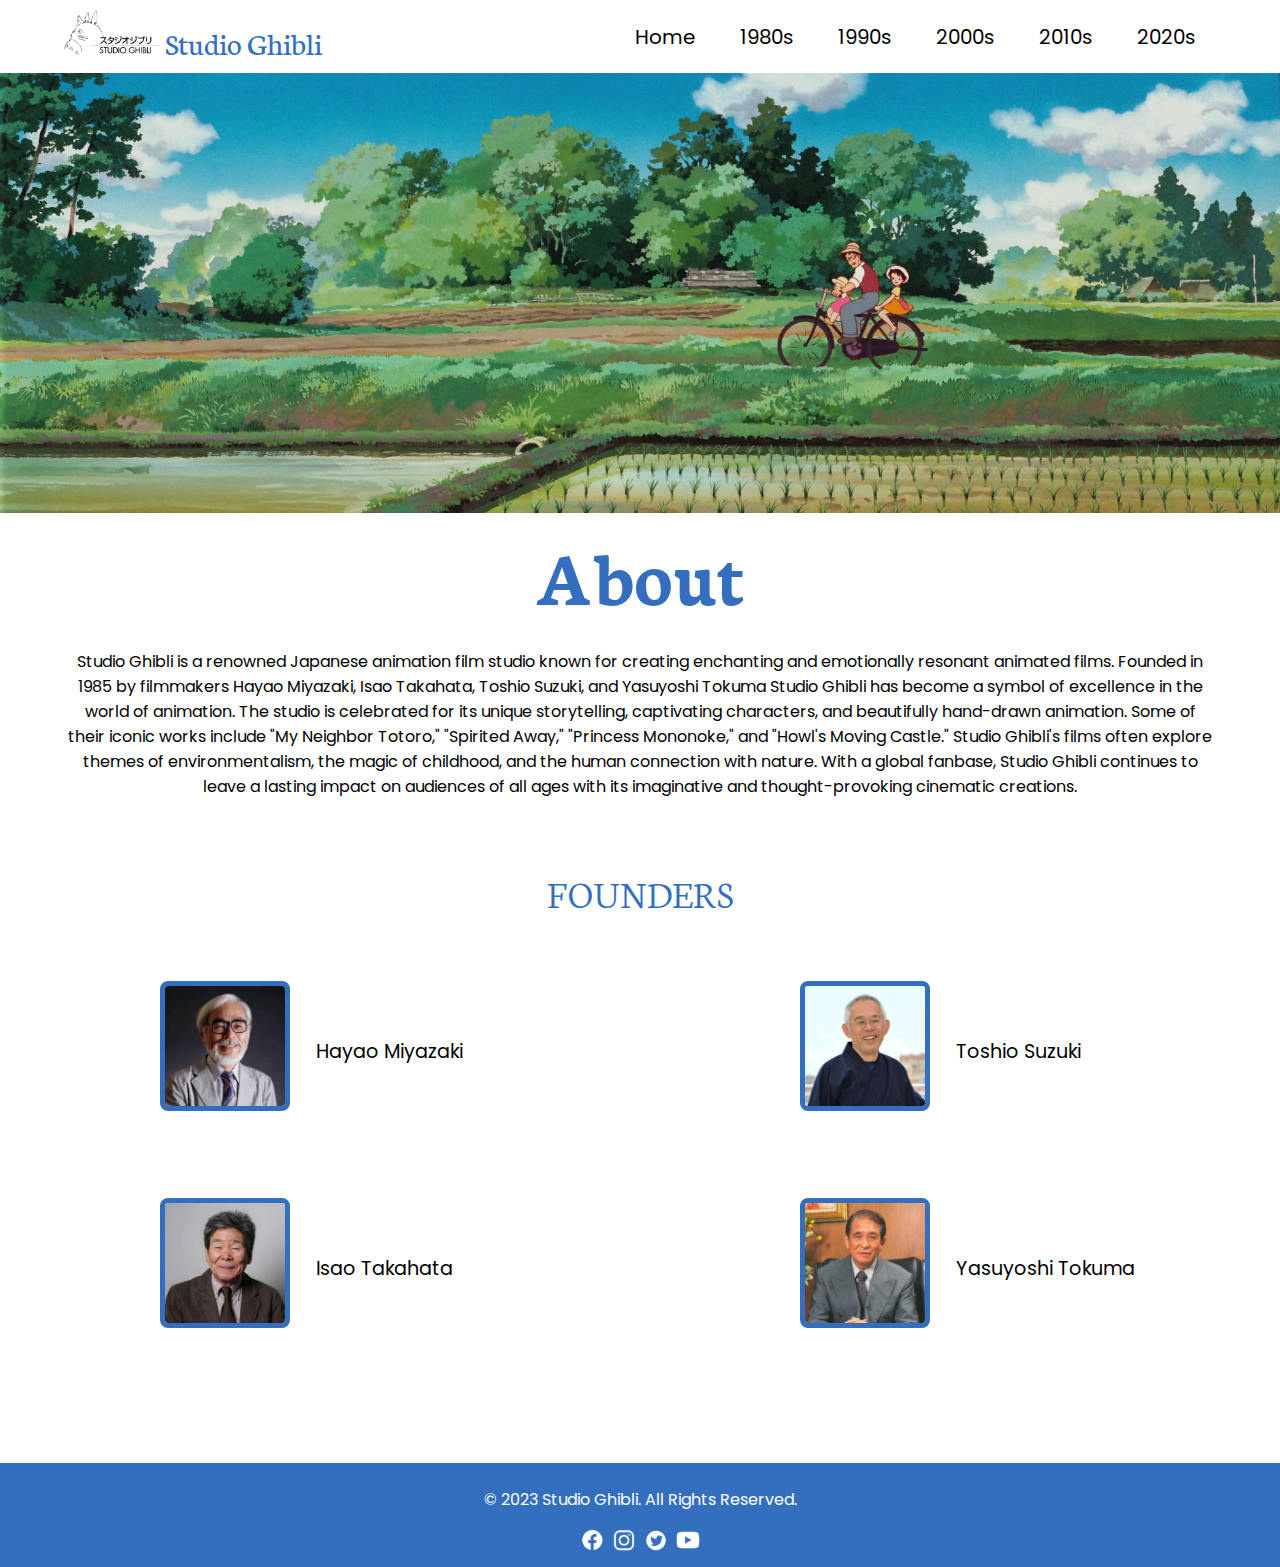
==== commit 98ae4bc1: "Inayos ko yung tooltip haha" ====
--- a/about.html
+++ b/about.html
@@ -97,9 +97,7 @@
                 environmental themes, and memorable characters. His works, such
                 as "My Neighbor Totoro," "Spirited Away," and "Princess
                 Mononoke," have gained international acclaim and have had a
-                profound impact on the world of animation. Miyazaki's
-                contributions have earned him numerous awards and a dedicated
-                global fanbase.
+                profound impact on the world of animation. 
               </div>
               <div class="about-foundingMemberImage">
                 <img
@@ -108,6 +106,7 @@
                   data-url="https://en.wikipedia.org/wiki/Hayao_Miyazaki"
                   width="120"
                   height="120"
+                  class="image-with-border"
                 />
               </div>
               <div class="about-foundingMemberInfo">
@@ -128,18 +127,19 @@
               </div>
               <div class="about-foundingMemberImage">
                 <img
-                  src="Assets/Miyazaki.png"
-                  alt="Miyazaki"
-                  data-url="https://en.wikipedia.org/wiki/Hayao_Miyazaki"
-                  width="120"
-                  height="120"
-                />
-              </div>
-              <div class="about-foundingMemberInfo">
-                <div class="about-foundingMemberName">Hayao Miyazaki</div>
-              </div>
-            </div>
-
+                  src="Assets/Suzuki.png"
+                  alt="Miyazaki"
+                  data-url="https://en.wikipedia.org/wiki/Hayao_Miyazaki"
+                  width="120"
+                  height="120"
+                  class="image-with-border"
+                />
+              </div>
+              <div class="about-foundingMemberInfo">
+                <div class="about-foundingMemberName">Toshio Suzuki</div>
+              </div>
+            </div>
+            
             <div class="founding-member">
               <div class="tooltip">
                 Isao Takahata (1935–2018) was a Japanese film director and
@@ -152,15 +152,16 @@
               </div>
               <div class="about-foundingMemberImage">
                 <img
-                  src="Assets/Miyazaki.png"
-                  alt="Miyazaki"
-                  data-url="https://en.wikipedia.org/wiki/Hayao_Miyazaki"
-                  width="120"
-                  height="120"
-                />
-              </div>
-              <div class="about-foundingMemberInfo">
-                <div class="about-foundingMemberName">Hayao Miyazaki</div>
+                  src="Assets/Takahata.png"
+                  alt="Miyazaki"
+                  data-url="https://en.wikipedia.org/wiki/Hayao_Miyazaki"
+                  width="120"
+                  height="120"
+                  class="image-with-border"
+                />
+              </div>
+              <div class="about-foundingMemberInfo">
+                <div class="about-foundingMemberName">Isao Takahata</div>
               </div>
             </div>
 
@@ -177,15 +178,16 @@
               </div>
               <div class="about-foundingMemberImage">
                 <img
-                  src="Assets/Miyazaki.png"
-                  alt="Miyazaki"
-                  data-url="https://en.wikipedia.org/wiki/Hayao_Miyazaki"
-                  width="120"
-                  height="120"
-                />
-              </div>
-              <div class="about-foundingMemberInfo">
-                <div class="about-foundingMemberName">Hayao Miyazaki</div>
+                  src="Assets/Tokuma.png"
+                  alt="Miyazaki"
+                  data-url="https://en.wikipedia.org/wiki/Hayao_Miyazaki"
+                  width="120"
+                  height="120"
+                  class="image-with-border"
+                />
+              </div>
+              <div class="about-foundingMemberInfo">
+                <div class="about-foundingMemberName">Yasuyoshi Tokuma</div>
               </div>
             </div>
           </div>
--- a/style.css
+++ b/style.css
@@ -235,6 +235,8 @@
 }
 .description-paragraph {
   padding: 20px;
+  margin-left: 3rem;
+  margin-right: 3rem;
 }
 
 .about-header img {
@@ -247,7 +249,7 @@
   color: #346fbf;
   font-size: 5rem;
   font-weight: 600;
-  margin-bottom: 1rem;
+  margin-bottom: 0.3rem;
 }
 .about-founder {
   text-align: center; /* Optional: To center the content horizontally */
@@ -257,7 +259,8 @@
   color: #346fbf;
   font-size: 2.5rem;
   font-weight: 300;
-  margin-bottom: 2rem;
+  margin-bottom: 4rem;
+  margin-top: 3rem;
 }
 .founders-list {
   display: flex;
@@ -271,13 +274,15 @@
   box-sizing: border-box; /* Include padding and border in the width calculation, if any */
   /* Additional styling for founding-member divs */
   display: flex;
-  justify-content: center;
   align-items: center; /* Vertically center content */
+  margin-bottom: 5rem;
+  justify-content: left;
+  padding-left: 10rem;
 }
 
 .tooltip {
   display: none;
-  width: 13rem;
+  width: 23rem;
   background-color: #ffffff;
   color: #333;
   text-align: center;
@@ -290,6 +295,7 @@
   opacity: 0;
   transition: opacity 0.3s;
   box-shadow: 0 1px 10px rgba(0, 0, 0, 0.2);
+  align-items: center;
 }
 
 .founding-member:hover .tooltip {
@@ -300,6 +306,12 @@
 .about-foundingMemberImage {
   margin-right: 10px;
 }
+
+.image-with-border {
+  border: 5px solid #346fbf; 
+  border-radius: 8px; 
+}
+
 .about-foundingMemberInfo {
   padding-top: 4px;
   display: flex;
@@ -310,6 +322,7 @@
 
 .about-foundingMemberName {
   font-size: 1.2rem;
+  margin-left: 1rem;
 }
 
 .about-founded {
--- a/mediaqueries.css
+++ b/mediaqueries.css
@@ -7,7 +7,9 @@
   .profile-container {
     padding: 70px 10%;
   }
-}
+
+}
+
 @media screen and (max-width: 1200px) {
   #desktop-nav {
     display: none;
@@ -108,6 +110,10 @@
   .showcase .preview .heading_content h3 {
     font-size: 1rem;
   }
+
+  .founding-member {
+    padding-left: 8rem;
+  }
 }
 @media screen and (max-width: 1000px) {
   #profile {
@@ -119,6 +125,10 @@
   }
   .profile-container {
     padding: 70px 10%;
+  }
+
+  .founding-member {
+    padding-left: 6rem;
   }
 }
 @media screen and (max-width: 850px) {
@@ -175,6 +185,54 @@
     width: 75%;
     height: 100%;
   }
+
+  .founders-list {
+    display: grid;
+    grid-template-columns: repeat(2,2fr);
+    grid-auto-flow: row;
+    gap: 20px;
+    justify-content: center;
+  }
+
+  .founding-member {
+    box-sizing: border-box;
+    display: flex;
+    flex-direction: column;
+    align-items: center;
+    margin-bottom: 5rem;
+    margin: 2rem;
+    text-align: center;
+  }
+  
+  .about-foundingMemberImage {
+    margin-bottom: 10px;
+  }
+  
+  .image-with-border {
+    border: 5px solid #346fbf;
+    border-radius: 8px;
+  }
+  
+  .about-foundingMemberInfo {
+    display: flex;
+    flex-direction: column;
+    justify-content: center;
+  }
+  
+  .about-foundingMemberName {
+    font-size: 1.2rem;
+    margin-top: 2px; 
+    margin-right: 1rem;
+    
+  }
+
+  .tooltip {
+    position: absolute;
+    left: 14%;
+    margin-top: 0.5rem;
+    width: 16rem;
+  }
+
 }
 
 @media screen and (max-width: 600px) {
@@ -236,6 +294,17 @@
     margin-bottom: 20px;
   }
 
+  .tooltip {
+      position: absolute;
+      left: 10%;
+      margin-top: 12rem;
+      width: 13rem;
+  }
+
+  .founding-member {
+    padding-left: 2rem;
+  }
+
   /*1980s section*/
 
   #section_80s {
@@ -326,6 +395,20 @@
     align-items: center;
     text-align: center;
   }
+
+  .footer-wrapper{
+    margin-top: 20rem;
+  }
+}
+
+@media screen and (max-width: 450px) {
+  .tooltip {
+    position: absolute;
+    left: -3%;
+    margin-top: 12rem;
+    width: 13rem;
+}
+
 }
 
 @media screen and (max-width: 300px) {
@@ -390,4 +473,15 @@
   .top_container_10s {
     height: 30vh;
   }
-}
+
+  .tooltip {
+    position: absolute;
+    left: -30%;
+    margin-top: 14rem;
+    width: 13rem;
+}
+
+.footer-wrapper{
+  margin-top: 20rem;
+}
+}
